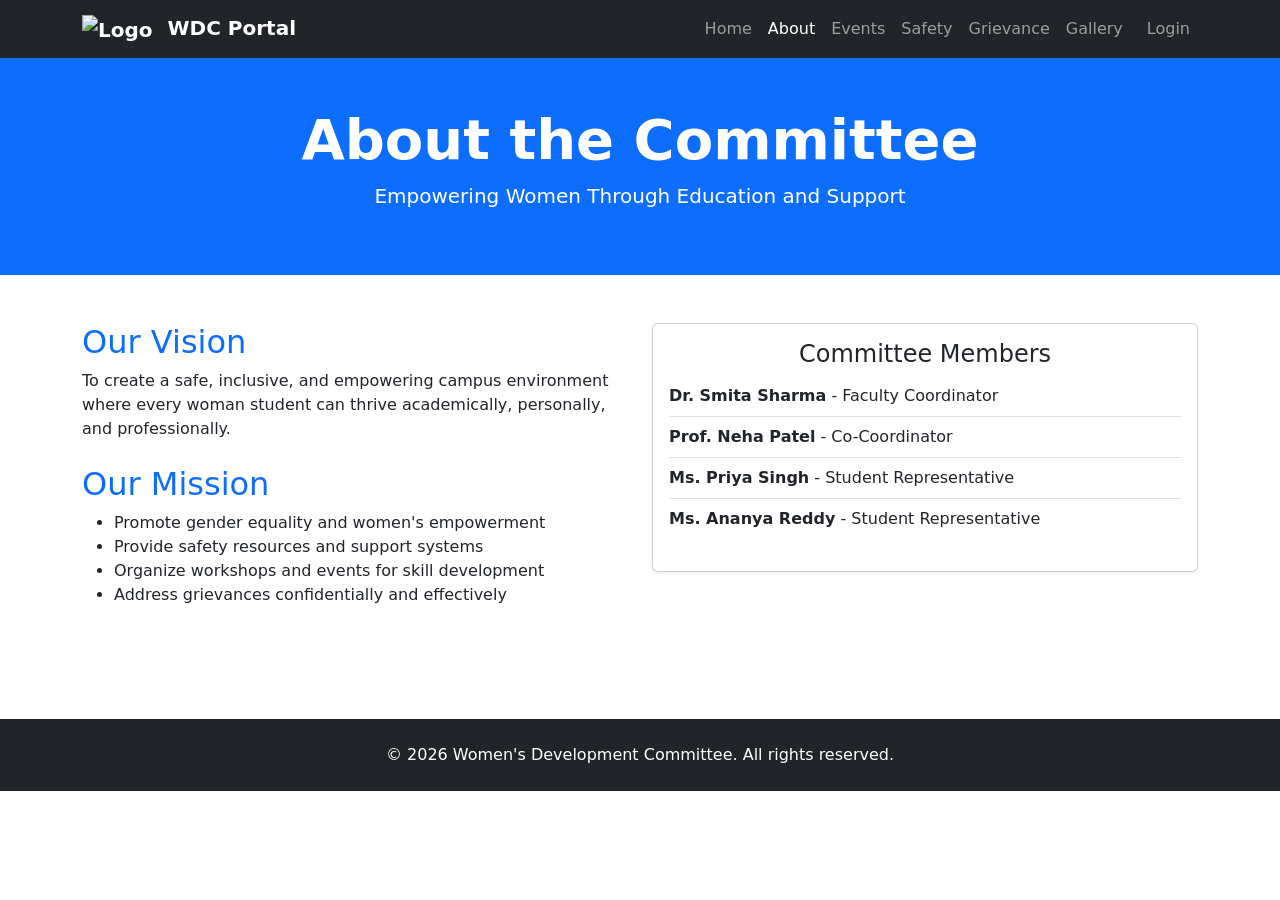
==== pages/about.html @ 4d5de592 "Initial commit" ====
<!DOCTYPE html>
<html lang="en">
<head>
    <meta charset="UTF-8">
    <meta name="viewport" content="width=device-width, initial-scale=1.0">
    <title>About - WDC Portal</title>
    <link href="https://cdn.jsdelivr.net/npm/bootstrap@5.3.0-alpha1/dist/css/bootstrap.min.css" rel="stylesheet">
    <link rel="stylesheet" href="https://cdnjs.cloudflare.com/ajax/libs/font-awesome/6.0.0-beta3/css/all.min.css">
    <link rel="stylesheet" href="../assets/css/style.css">
</head>
<body>

<!-- Navbar -->
<nav class="navbar navbar-expand-lg navbar-dark bg-dark sticky-top">
    <div class="container">
        <a class="navbar-brand fw-bold" href="../index.html">
            <img src="../assets/images/logo.png" alt="Logo" height="35" class="me-2">
            WDC Portal
        </a>
        <button class="navbar-toggler" type="button" data-bs-toggle="collapse" data-bs-target="#navbarNav">
            <span class="navbar-toggler-icon"></span>
        </button>
        <div class="collapse navbar-collapse" id="navbarNav">
            <ul class="navbar-nav ms-auto">
                <li class="nav-item"><a class="nav-link" href="../index.html">Home</a></li>
                <li class="nav-item"><a class="nav-link active" href="about.html">About</a></li>
                <li class="nav-item"><a class="nav-link" href="events.html">Events</a></li>
                <li class="nav-item"><a class="nav-link" href="safety.html">Safety</a></li>
                <li class="nav-item"><a class="nav-link" href="grievance.html">Grievance</a></li>
                <li class="nav-item"><a class="nav-link" href="gallery.html">Gallery</a></li>
                <li class="nav-item"><a class="nav-link btn btn-outline-light btn-sm ms-2" href="login.html">Login</a></li>
            </ul>
        </div>
    </div>
</nav>

<!-- Page Header -->
<section class="py-5 bg-primary text-white text-center">
    <div class="container">
        <h1 class="display-4 fw-bold">About the Committee</h1>
        <p class="lead">Empowering Women Through Education and Support</p>
    </div>
</section>

<!-- Content -->
<section class="py-5">
    <div class="container">
        <div class="row">
            <div class="col-lg-6">
                <h2 class="text-primary">Our Vision</h2>
                <p>To create a safe, inclusive, and empowering campus environment where every woman student can thrive academically, personally, and professionally.</p>
                
                <h2 class="text-primary mt-4">Our Mission</h2>
                <ul>
                    <li>Promote gender equality and women's empowerment</li>
                    <li>Provide safety resources and support systems</li>
                    <li>Organize workshops and events for skill development</li>
                    <li>Address grievances confidentially and effectively</li>
                </ul>
            </div>
            <div class="col-lg-6">
                <div class="card shadow-sm">
                    <div class="card-body">
                        <h4 class="card-title text-center">Committee Members</h4>
                        <ul class="list-unstyled">
                            <li class="py-2 border-bottom"><strong>Dr. Smita Sharma</strong> - Faculty Coordinator</li>
                            <li class="py-2 border-bottom"><strong>Prof. Neha Patel</strong> - Co-Coordinator</li>
                            <li class="py-2 border-bottom"><strong>Ms. Priya Singh</strong> - Student Representative</li>
                            <li class="py-2"><strong>Ms. Ananya Reddy</strong> - Student Representative</li>
                        </ul>
                    </div>
                </div>
            </div>
        </div>
    </div>
</section>

<!-- Footer -->
<footer class="bg-dark text-white text-center py-4 mt-5">
    <div class="container">
        <p class="mb-0">&copy; 2026 Women's Development Committee. All rights reserved.</p>
    </div>
</footer>

<script src="https://cdn.jsdelivr.net/npm/bootstrap@5.3.0-alpha1/dist/js/bootstrap.bundle.min.js"></script>
<script src="../assets/js/script.js"></script>
</body>
</html>
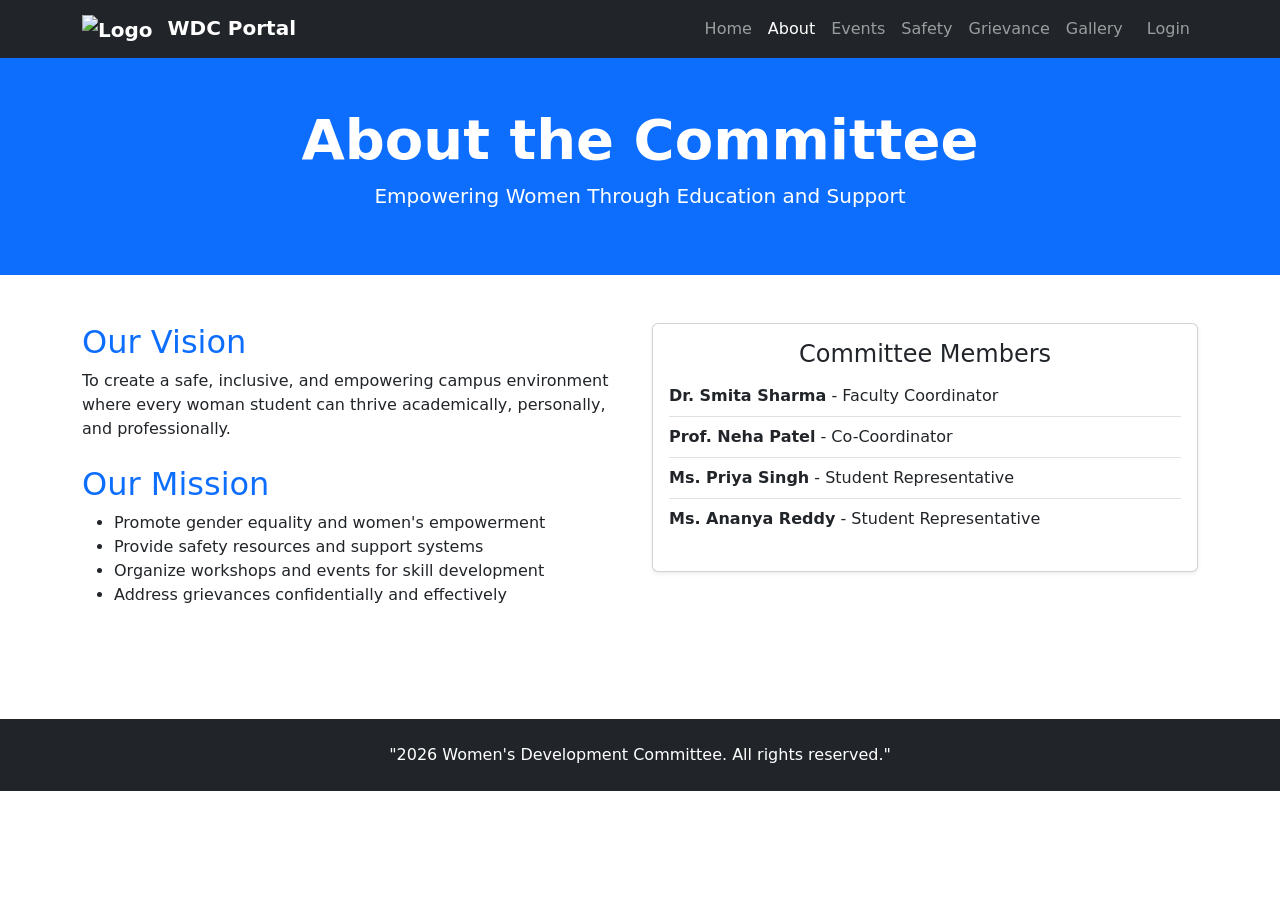
==== commit 7facd770: "Initial commit - WDC Portal website" ====
--- a/pages/about.html
+++ b/pages/about.html
@@ -10,7 +10,7 @@
 </head>
 <body>
 
-<!-- Navbar -->
+<!-- ========== NAVBAR ========== -->
 <nav class="navbar navbar-expand-lg navbar-dark bg-dark sticky-top">
     <div class="container">
         <a class="navbar-brand fw-bold" href="../index.html">
@@ -78,7 +78,7 @@
 <!-- Footer -->
 <footer class="bg-dark text-white text-center py-4 mt-5">
     <div class="container">
-        <p class="mb-0">&copy; 2026 Women's Development Committee. All rights reserved.</p>
+        <p class="mb-0">"2026 Women's Development Committee. All rights reserved."</p>
     </div>
 </footer>
 
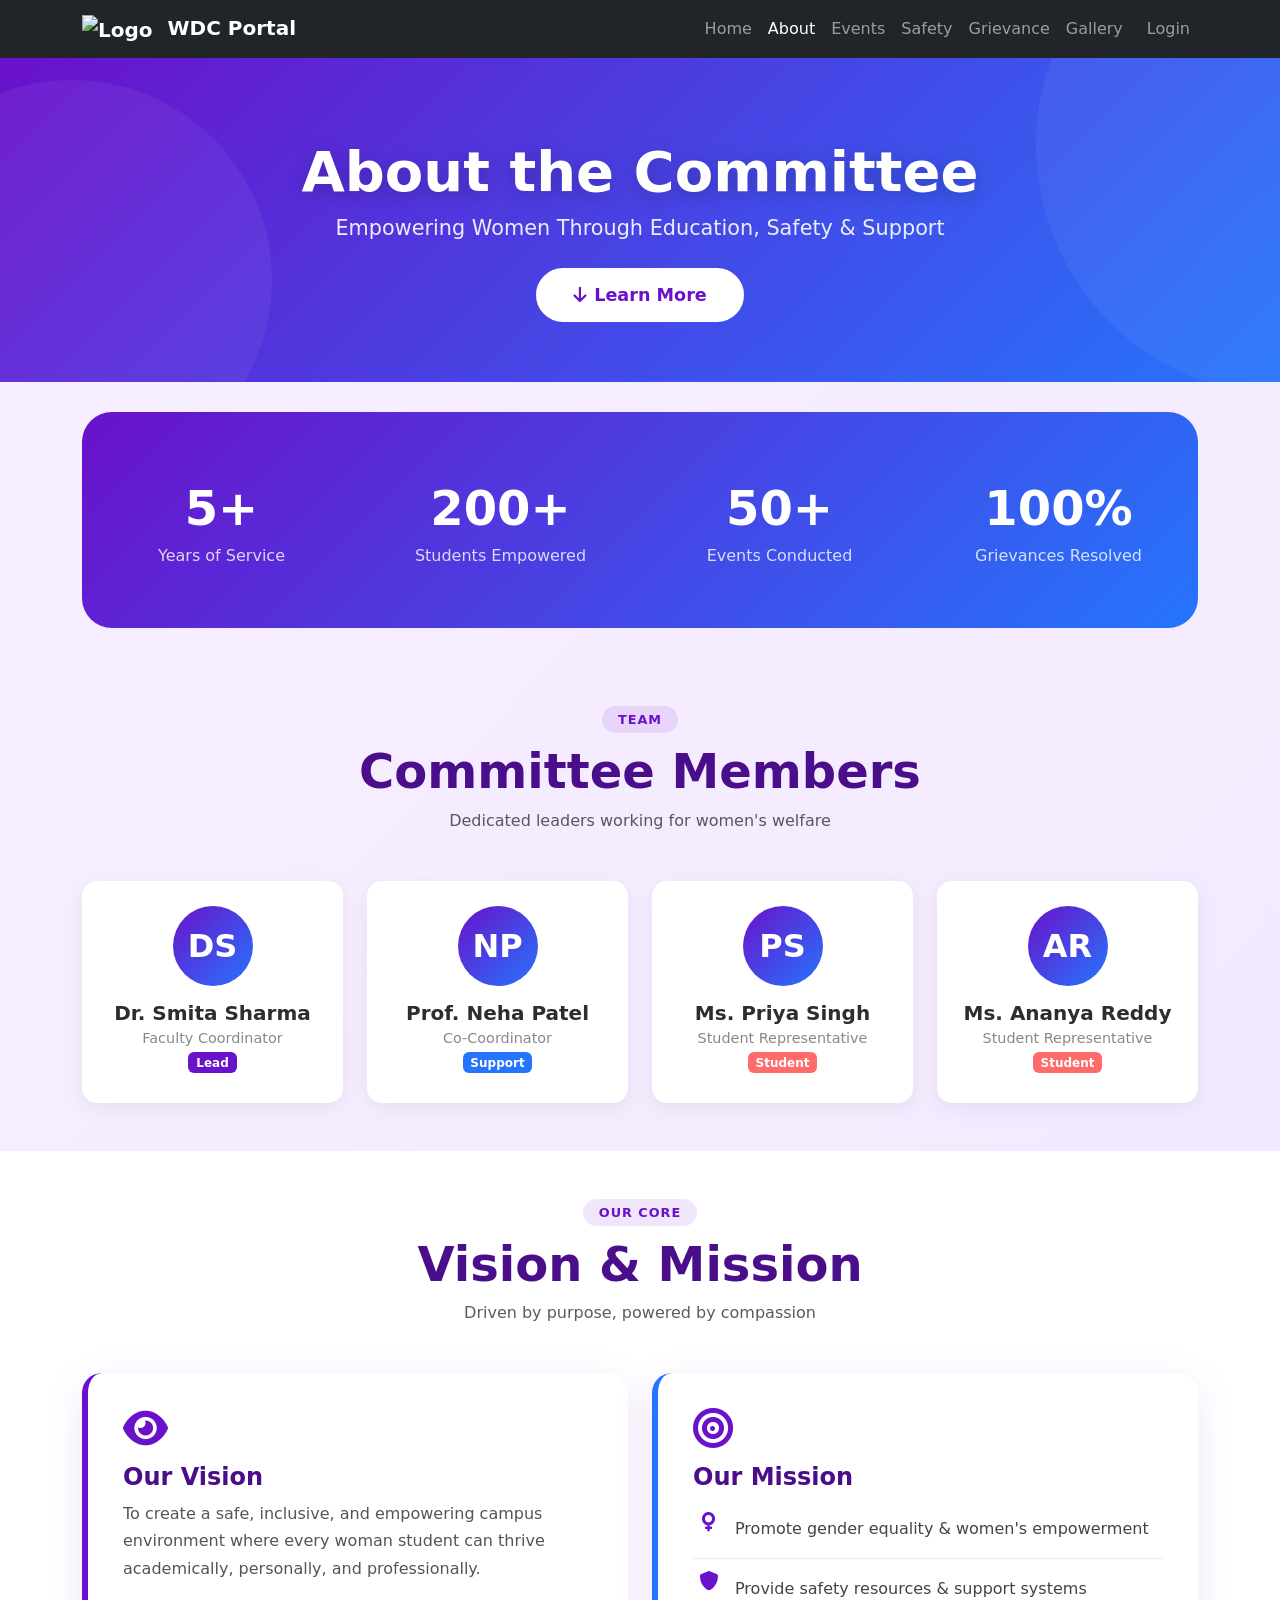
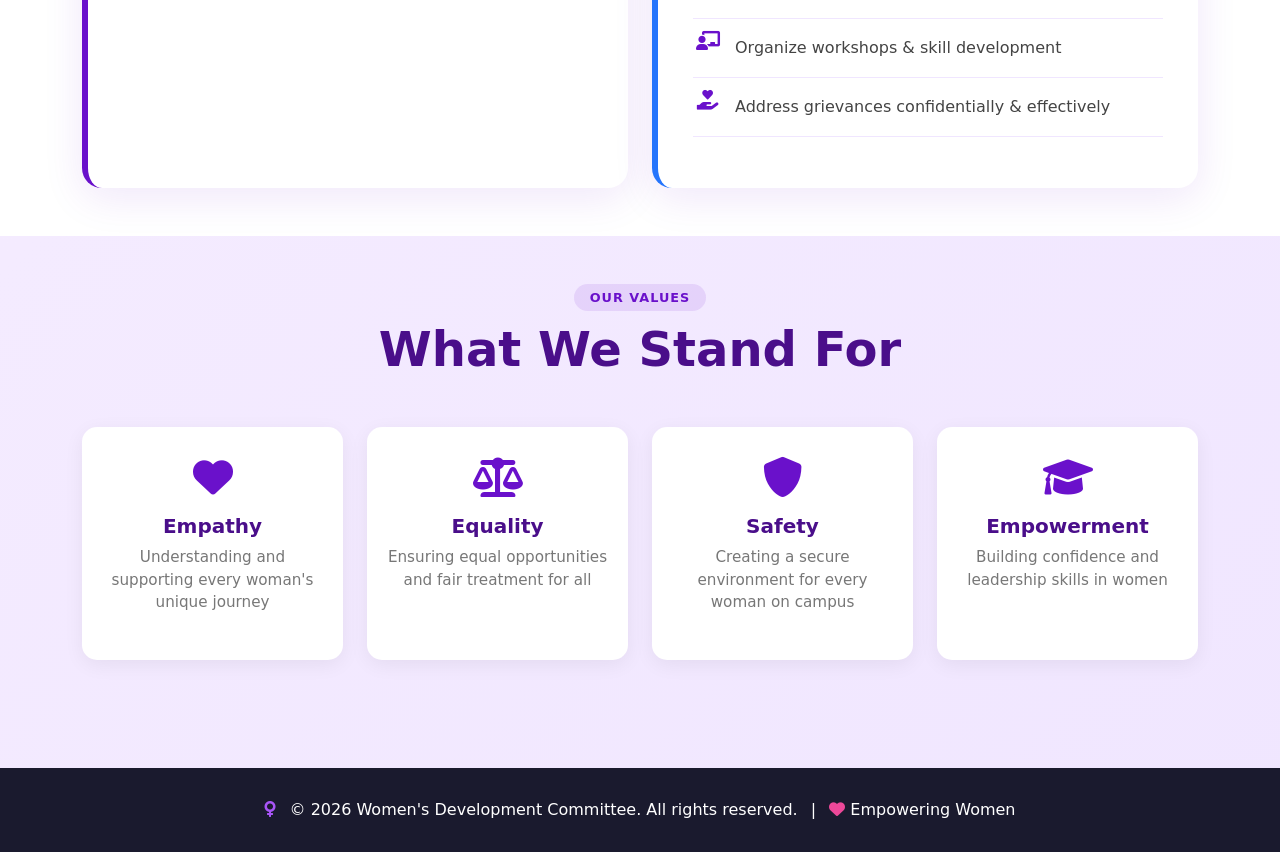
==== commit 3f318141: "updated about page" ====
--- a/pages/about.html
+++ b/pages/about.html
@@ -6,15 +6,252 @@
     <title>About - WDC Portal</title>
     <link href="https://cdn.jsdelivr.net/npm/bootstrap@5.3.0-alpha1/dist/css/bootstrap.min.css" rel="stylesheet">
     <link rel="stylesheet" href="https://cdnjs.cloudflare.com/ajax/libs/font-awesome/6.0.0-beta3/css/all.min.css">
-    <link rel="stylesheet" href="../assets/css/style.css">
+    <link rel="stylesheet" href="/assets/css/style.css">
+    
+    <style>
+        /* Custom styles for About page - Purple & Gold theme */
+        body {
+            background: linear-gradient(135deg, #f8f0ff 0%, #f0e6ff 100%);
+        }
+        
+        .about-header {
+            background: linear-gradient(135deg, #6a11cb 0%, #2575fc 100%);
+            padding: 80px 0 60px;
+            position: relative;
+            overflow: hidden;
+        }
+        
+        .about-header::before {
+            content: '';
+            position: absolute;
+            top: -50%;
+            right: -20%;
+            width: 500px;
+            height: 500px;
+            background: rgba(255, 255, 255, 0.05);
+            border-radius: 50%;
+        }
+        
+        .about-header::after {
+            content: '';
+            position: absolute;
+            bottom: -30%;
+            left: -10%;
+            width: 400px;
+            height: 400px;
+            background: rgba(255, 255, 255, 0.05);
+            border-radius: 50%;
+        }
+        
+        .about-title {
+            font-size: 3.5rem;
+            font-weight: 800;
+            text-shadow: 0 4px 20px rgba(0,0,0,0.2);
+            position: relative;
+            z-index: 1;
+        }
+        
+        .about-subtitle {
+            font-size: 1.3rem;
+            opacity: 0.9;
+            position: relative;
+            z-index: 1;
+        }
+        
+        .vision-card {
+            background: white;
+            border-radius: 20px;
+            padding: 35px;
+            box-shadow: 0 10px 40px rgba(106, 17, 203, 0.1);
+            border-left: 6px solid #6a11cb;
+            transition: transform 0.3s ease, box-shadow 0.3s ease;
+            height: 100%;
+        }
+        
+        .vision-card:hover {
+            transform: translateY(-5px);
+            box-shadow: 0 15px 50px rgba(106, 17, 203, 0.2);
+        }
+        
+        .vision-card i {
+            color: #6a11cb;
+            font-size: 2.5rem;
+            margin-bottom: 15px;
+        }
+        
+        .vision-card h4 {
+            color: #4a0e8a;
+            font-weight: 700;
+        }
+        
+        .vision-card p {
+            color: #555;
+            line-height: 1.7;
+        }
+        
+        .member-card {
+            background: white;
+            border-radius: 15px;
+            padding: 25px;
+            text-align: center;
+            box-shadow: 0 5px 20px rgba(0,0,0,0.06);
+            transition: transform 0.3s ease;
+            border-bottom: 4px solid transparent;
+        }
+        
+        .member-card:hover {
+            transform: translateY(-8px);
+            border-bottom-color: #6a11cb;
+        }
+        
+        .member-card .avatar {
+            width: 80px;
+            height: 80px;
+            background: linear-gradient(135deg, #6a11cb, #2575fc);
+            border-radius: 50%;
+            display: flex;
+            align-items: center;
+            justify-content: center;
+            margin: 0 auto 15px;
+            color: white;
+            font-size: 2rem;
+            font-weight: 700;
+        }
+        
+        .member-card h5 {
+            color: #2d2d2d;
+            font-weight: 700;
+            margin-bottom: 3px;
+        }
+        
+        .member-card p {
+            color: #888;
+            font-size: 0.9rem;
+            margin-bottom: 0;
+        }
+        
+        .stats-section {
+            background: linear-gradient(135deg, #6a11cb, #2575fc);
+            padding: 60px 0;
+            border-radius: 30px;
+            margin: 30px 0;
+        }
+        
+        .stat-item {
+            text-align: center;
+            color: white;
+        }
+        
+        .stat-item .number {
+            font-size: 3rem;
+            font-weight: 800;
+            display: block;
+        }
+        
+        .stat-item .label {
+            font-size: 1rem;
+            opacity: 0.8;
+        }
+        
+        .mission-list {
+            list-style: none;
+            padding: 0;
+        }
+        
+        .mission-list li {
+            padding: 12px 0;
+            border-bottom: 1px solid #f0e6ff;
+            display: flex;
+            align-items: center;
+            gap: 12px;
+            color: #444;
+        }
+        
+        .mission-list li i {
+            color: #6a11cb;
+            font-size: 1.2rem;
+            width: 30px;
+            text-align: center;
+        }
+        
+        .section-badge {
+            display: inline-block;
+            background: rgba(106, 17, 203, 0.1);
+            color: #6a11cb;
+            padding: 4px 16px;
+            border-radius: 20px;
+            font-size: 0.8rem;
+            font-weight: 600;
+            text-transform: uppercase;
+            letter-spacing: 1px;
+            margin-bottom: 10px;
+        }
+        
+        .footer-custom {
+            background: #1a1a2e;
+            padding: 30px 0;
+            margin-top: 60px;
+        }
+
+        .values-card {
+            background: white;
+            border-radius: 15px;
+            padding: 30px 20px;
+            text-align: center;
+            box-shadow: 0 5px 20px rgba(0,0,0,0.06);
+            transition: transform 0.3s ease;
+            height: 100%;
+        }
+        
+        .values-card:hover {
+            transform: translateY(-5px);
+        }
+        
+        .values-card i {
+            font-size: 2.5rem;
+            color: #6a11cb;
+        }
+        
+        .values-card h5 {
+            color: #4a0e8a;
+            font-weight: 700;
+            margin-top: 15px;
+        }
+        
+        .values-card p {
+            color: #777;
+            font-size: 0.95rem;
+        }
+
+        .btn-learn {
+            background: white;
+            color: #6a11cb;
+            padding: 12px 35px;
+            border-radius: 50px;
+            font-weight: 600;
+            font-size: 1.1rem;
+            text-decoration: none;
+            transition: all 0.3s ease;
+            display: inline-block;
+            border: 2px solid white;
+        }
+
+        .btn-learn:hover {
+            background: transparent;
+            color: white;
+            border-color: white;
+            transform: translateY(-2px);
+            box-shadow: 0 10px 30px rgba(0,0,0,0.2);
+        }
+    </style>
 </head>
 <body>
 
 <!-- ========== NAVBAR ========== -->
 <nav class="navbar navbar-expand-lg navbar-dark bg-dark sticky-top">
     <div class="container">
-        <a class="navbar-brand fw-bold" href="../index.html">
-            <img src="../assets/images/logo.png" alt="Logo" height="35" class="me-2">
+        <a class="navbar-brand fw-bold" href="/index.html">
+            <img src="/assets/images/logo.png" alt="Logo" height="35" class="me-2">
             WDC Portal
         </a>
         <button class="navbar-toggler" type="button" data-bs-toggle="collapse" data-bs-target="#navbarNav">
@@ -22,67 +259,196 @@
         </button>
         <div class="collapse navbar-collapse" id="navbarNav">
             <ul class="navbar-nav ms-auto">
-                <li class="nav-item"><a class="nav-link" href="../index.html">Home</a></li>
-                <li class="nav-item"><a class="nav-link active" href="about.html">About</a></li>
-                <li class="nav-item"><a class="nav-link" href="events.html">Events</a></li>
-                <li class="nav-item"><a class="nav-link" href="safety.html">Safety</a></li>
-                <li class="nav-item"><a class="nav-link" href="grievance.html">Grievance</a></li>
-                <li class="nav-item"><a class="nav-link" href="gallery.html">Gallery</a></li>
-                <li class="nav-item"><a class="nav-link btn btn-outline-light btn-sm ms-2" href="login.html">Login</a></li>
+                <li class="nav-item"><a class="nav-link" href="/index.html">Home</a></li>
+                <li class="nav-item"><a class="nav-link active" href="/pages/about.html">About</a></li>
+                <li class="nav-item"><a class="nav-link" href="/pages/events.html">Events</a></li>
+                <li class="nav-item"><a class="nav-link" href="/pages/safety.html">Safety</a></li>
+                <li class="nav-item"><a class="nav-link" href="/pages/grievance.html">Grievance</a></li>
+                <li class="nav-item"><a class="nav-link" href="/pages/gallery.html">Gallery</a></li>
+                <li class="nav-item"><a class="nav-link btn btn-outline-light btn-sm ms-2" href="/pages/login.html">Login</a></li>
             </ul>
         </div>
     </div>
 </nav>
 
-<!-- Page Header -->
-<section class="py-5 bg-primary text-white text-center">
+<!-- ========== HERO SECTION (NO "ABOUT US" BADGE) ========== -->
+<section class="about-header text-white text-center">
+    <div class="container position-relative">
+        <h1 class="about-title">About the Committee</h1>
+        <p class="about-subtitle">Empowering Women Through Education, Safety & Support</p>
+        <div class="mt-4">
+            <a href="#committee" class="btn-learn">
+                <i class="fas fa-arrow-down me-2"></i>Learn More
+            </a>
+        </div>
+    </div>
+</section>
+
+<!-- ========== STATS ========== -->
+<section class="container mt-4">
+    <div class="stats-section">
+        <div class="container">
+            <div class="row text-center">
+                <div class="col-3">
+                    <div class="stat-item">
+                        <span class="number">5+</span>
+                        <span class="label">Years of Service</span>
+                    </div>
+                </div>
+                <div class="col-3">
+                    <div class="stat-item">
+                        <span class="number">200+</span>
+                        <span class="label">Students Empowered</span>
+                    </div>
+                </div>
+                <div class="col-3">
+                    <div class="stat-item">
+                        <span class="number">50+</span>
+                        <span class="label">Events Conducted</span>
+                    </div>
+                </div>
+                <div class="col-3">
+                    <div class="stat-item">
+                        <span class="number">100%</span>
+                        <span class="label">Grievances Resolved</span>
+                    </div>
+                </div>
+            </div>
+        </div>
+    </div>
+</section>
+
+<!-- ========== COMMITTEE MEMBERS ========== -->
+<section id="committee" class="py-5">
     <div class="container">
-        <h1 class="display-4 fw-bold">About the Committee</h1>
-        <p class="lead">Empowering Women Through Education and Support</p>
+        <div class="text-center mb-5">
+            <span class="section-badge">Team</span>
+            <h2 class="display-5 fw-bold" style="color: #4a0e8a;">Committee Members</h2>
+            <p class="text-muted">Dedicated leaders working for women's welfare</p>
+        </div>
+        <div class="row g-4 justify-content-center">
+            <div class="col-md-3">
+                <div class="member-card">
+                    <div class="avatar">DS</div>
+                    <h5>Dr. Smita Sharma</h5>
+                    <p>Faculty Coordinator</p>
+                    <span class="badge" style="background: #6a11cb;">Lead</span>
+                </div>
+            </div>
+            <div class="col-md-3">
+                <div class="member-card">
+                    <div class="avatar">NP</div>
+                    <h5>Prof. Neha Patel</h5>
+                    <p>Co-Coordinator</p>
+                    <span class="badge" style="background: #2575fc;">Support</span>
+                </div>
+            </div>
+            <div class="col-md-3">
+                <div class="member-card">
+                    <div class="avatar">PS</div>
+                    <h5>Ms. Priya Singh</h5>
+                    <p>Student Representative</p>
+                    <span class="badge" style="background: #ff6b6b;">Student</span>
+                </div>
+            </div>
+            <div class="col-md-3">
+                <div class="member-card">
+                    <div class="avatar">AR</div>
+                    <h5>Ms. Ananya Reddy</h5>
+                    <p>Student Representative</p>
+                    <span class="badge" style="background: #ff6b6b;">Student</span>
+                </div>
+            </div>
+        </div>
     </div>
 </section>
 
-<!-- Content -->
+<!-- ========== VISION & MISSION ========== -->
+<section class="py-5" style="background: white;">
+    <div class="container">
+        <div class="text-center mb-5">
+            <span class="section-badge">Our Core</span>
+            <h2 class="display-5 fw-bold" style="color: #4a0e8a;">Vision & Mission</h2>
+            <p class="text-muted">Driven by purpose, powered by compassion</p>
+        </div>
+        
+        <div class="row g-4">
+            <div class="col-md-6">
+                <div class="vision-card">
+                    <i class="fas fa-eye"></i>
+                    <h4>Our Vision</h4>
+                    <p>To create a safe, inclusive, and empowering campus environment where every woman student can thrive academically, personally, and professionally.</p>
+                </div>
+            </div>
+            <div class="col-md-6">
+                <div class="vision-card" style="border-left-color: #2575fc;">
+                    <i class="fas fa-bullseye"></i>
+                    <h4>Our Mission</h4>
+                    <ul class="mission-list">
+                        <li><i class="fas fa-venus"></i> Promote gender equality & women's empowerment</li>
+                        <li><i class="fas fa-shield-alt"></i> Provide safety resources & support systems</li>
+                        <li><i class="fas fa-chalkboard-teacher"></i> Organize workshops & skill development</li>
+                        <li><i class="fas fa-hand-holding-heart"></i> Address grievances confidentially & effectively</li>
+                    </ul>
+                </div>
+            </div>
+        </div>
+    </div>
+</section>
+
+<!-- ========== VALUES ========== -->
 <section class="py-5">
     <div class="container">
-        <div class="row">
-            <div class="col-lg-6">
-                <h2 class="text-primary">Our Vision</h2>
-                <p>To create a safe, inclusive, and empowering campus environment where every woman student can thrive academically, personally, and professionally.</p>
-                
-                <h2 class="text-primary mt-4">Our Mission</h2>
-                <ul>
-                    <li>Promote gender equality and women's empowerment</li>
-                    <li>Provide safety resources and support systems</li>
-                    <li>Organize workshops and events for skill development</li>
-                    <li>Address grievances confidentially and effectively</li>
-                </ul>
-            </div>
-            <div class="col-lg-6">
-                <div class="card shadow-sm">
-                    <div class="card-body">
-                        <h4 class="card-title text-center">Committee Members</h4>
-                        <ul class="list-unstyled">
-                            <li class="py-2 border-bottom"><strong>Dr. Smita Sharma</strong> - Faculty Coordinator</li>
-                            <li class="py-2 border-bottom"><strong>Prof. Neha Patel</strong> - Co-Coordinator</li>
-                            <li class="py-2 border-bottom"><strong>Ms. Priya Singh</strong> - Student Representative</li>
-                            <li class="py-2"><strong>Ms. Ananya Reddy</strong> - Student Representative</li>
-                        </ul>
-                    </div>
+        <div class="text-center mb-5">
+            <span class="section-badge">Our Values</span>
+            <h2 class="display-5 fw-bold" style="color: #4a0e8a;">What We Stand For</h2>
+        </div>
+        <div class="row g-4">
+            <div class="col-md-3">
+                <div class="values-card">
+                    <i class="fas fa-heart"></i>
+                    <h5>Empathy</h5>
+                    <p>Understanding and supporting every woman's unique journey</p>
+                </div>
+            </div>
+            <div class="col-md-3">
+                <div class="values-card">
+                    <i class="fas fa-balance-scale"></i>
+                    <h5>Equality</h5>
+                    <p>Ensuring equal opportunities and fair treatment for all</p>
+                </div>
+            </div>
+            <div class="col-md-3">
+                <div class="values-card">
+                    <i class="fas fa-shield-alt"></i>
+                    <h5>Safety</h5>
+                    <p>Creating a secure environment for every woman on campus</p>
+                </div>
+            </div>
+            <div class="col-md-3">
+                <div class="values-card">
+                    <i class="fas fa-graduation-cap"></i>
+                    <h5>Empowerment</h5>
+                    <p>Building confidence and leadership skills in women</p>
                 </div>
             </div>
         </div>
     </div>
 </section>
 
-<!-- Footer -->
-<footer class="bg-dark text-white text-center py-4 mt-5">
+<!-- ========== FOOTER ========== -->
+<footer class="footer-custom text-white text-center">
     <div class="container">
-        <p class="mb-0">"2026 Women's Development Committee. All rights reserved."</p>
+        <p class="mb-0">
+            <i class="fas fa-venus me-2" style="color: #a855f7;"></i>
+            &copy; 2026 Women's Development Committee. All rights reserved.
+            <span class="mx-2">|</span>
+            <i class="fas fa-heart" style="color: #ec4899;"></i> Empowering Women
+        </p>
     </div>
 </footer>
 
 <script src="https://cdn.jsdelivr.net/npm/bootstrap@5.3.0-alpha1/dist/js/bootstrap.bundle.min.js"></script>
-<script src="../assets/js/script.js"></script>
+<script src="/assets/js/script.js"></script>
 </body>
 </html>
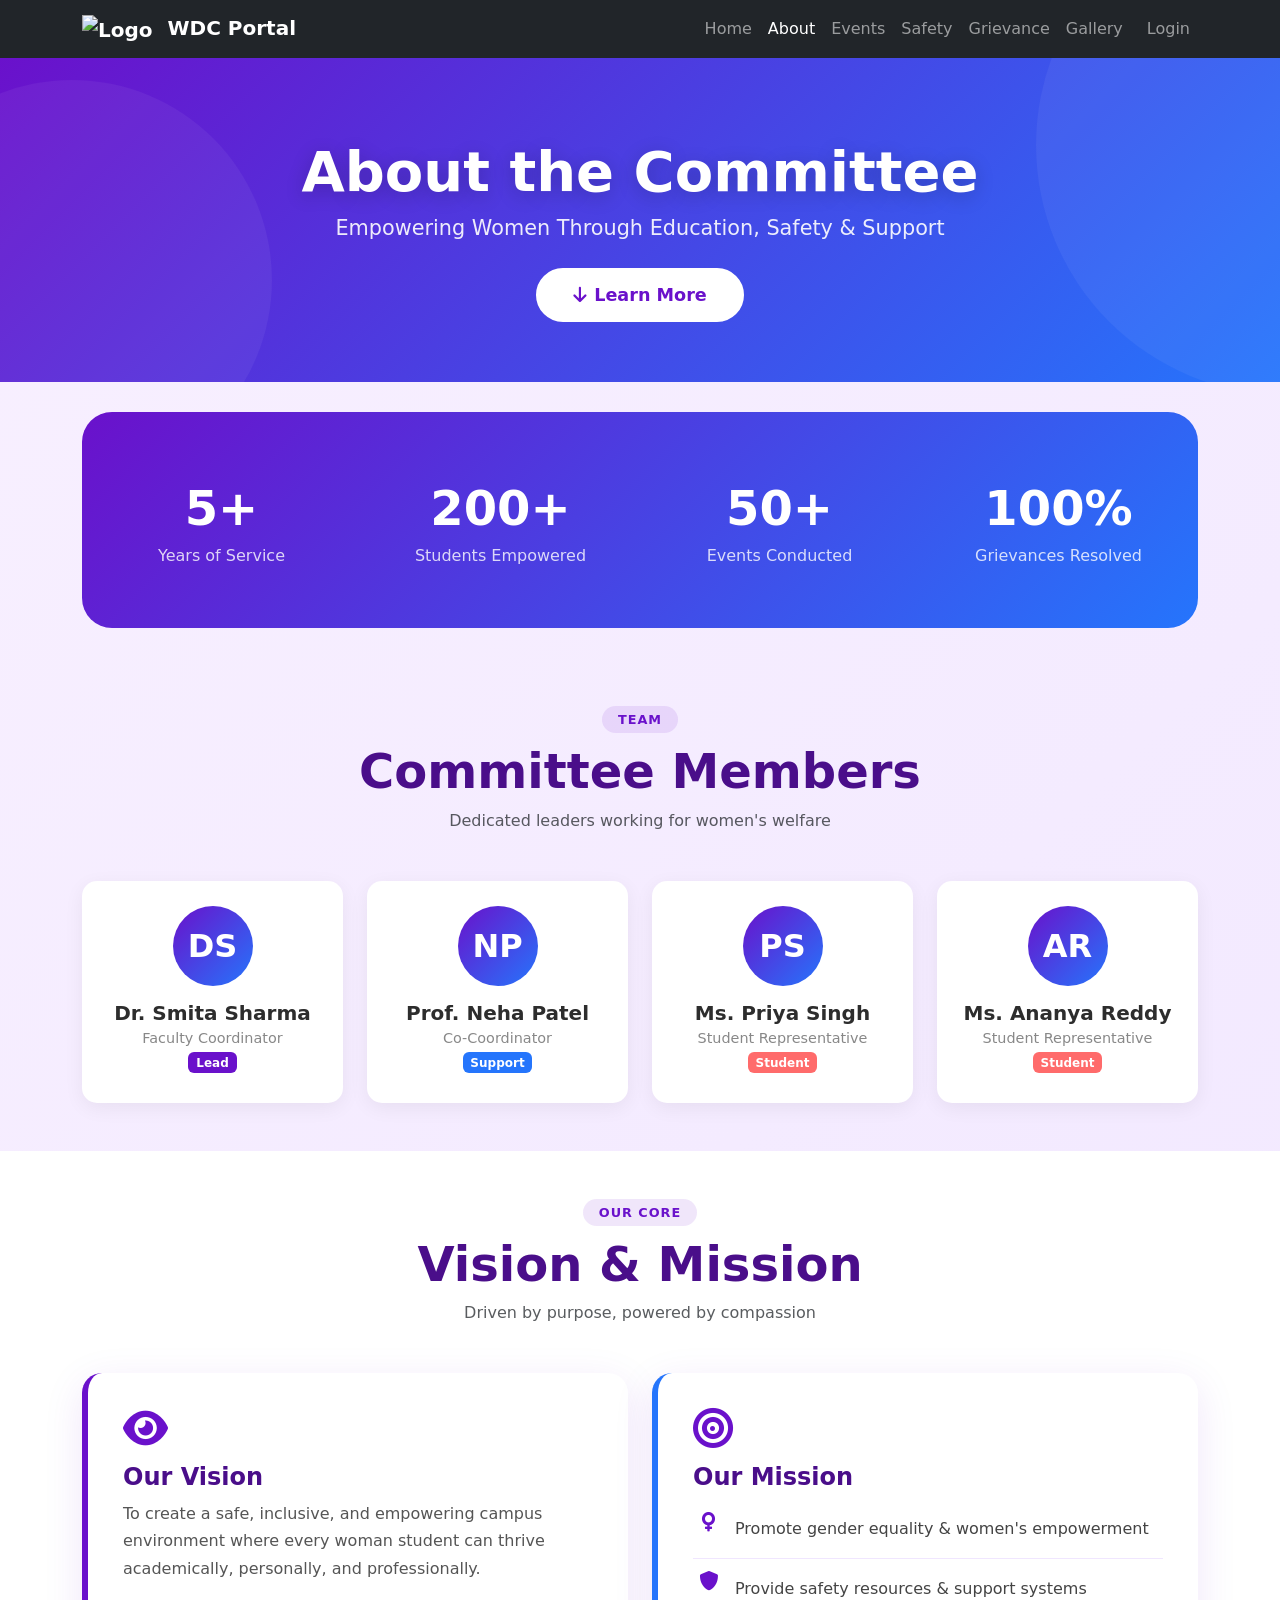
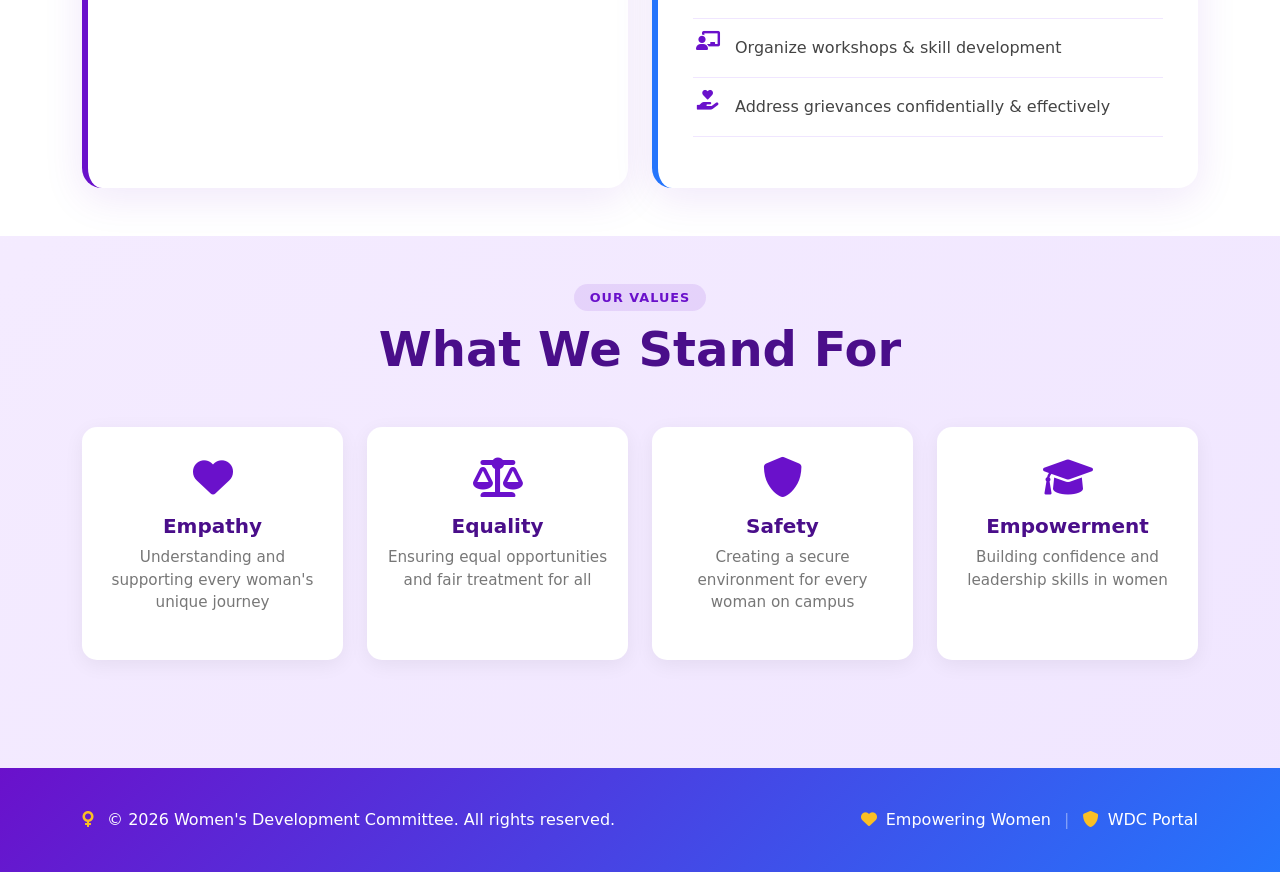
==== commit 785f3ebb: "updated about pages" ====
--- a/pages/about.html
+++ b/pages/about.html
@@ -187,10 +187,15 @@
             margin-bottom: 10px;
         }
         
-        .footer-custom {
-            background: #1a1a2e;
-            padding: 30px 0;
+        .footer-gradient {
+            background: linear-gradient(135deg, #6a11cb 0%, #2575fc 100%);
+            padding: 40px 0;
             margin-top: 60px;
+            color: white;
+        }
+
+        .footer-gradient .gold-icon {
+            color: #fbbf24;
         }
 
         .values-card {
@@ -271,7 +276,7 @@
     </div>
 </nav>
 
-<!-- ========== HERO SECTION (NO "ABOUT US" BADGE) ========== -->
+<!-- ========== HERO SECTION ========== -->
 <section class="about-header text-white text-center">
     <div class="container position-relative">
         <h1 class="about-title">About the Committee</h1>
@@ -436,15 +441,26 @@
     </div>
 </section>
 
-<!-- ========== FOOTER ========== -->
-<footer class="footer-custom text-white text-center">
+<!-- ========== FOOTER WITH GRADIENT ========== -->
+<footer class="footer-gradient">
     <div class="container">
-        <p class="mb-0">
-            <i class="fas fa-venus me-2" style="color: #a855f7;"></i>
-            &copy; 2026 Women's Development Committee. All rights reserved.
-            <span class="mx-2">|</span>
-            <i class="fas fa-heart" style="color: #ec4899;"></i> Empowering Women
-        </p>
+        <div class="row align-items-center">
+            <div class="col-md-6 text-center text-md-start">
+                <p class="mb-0">
+                    <i class="fas fa-venus me-2 gold-icon"></i>
+                    &copy; 2026 Women's Development Committee. All rights reserved.
+                </p>
+            </div>
+            <div class="col-md-6 text-center text-md-end">
+                <p class="mb-0">
+                    <i class="fas fa-heart me-1 gold-icon"></i> 
+                    Empowering Women
+                    <span class="mx-2" style="color: rgba(255,255,255,0.4);">|</span>
+                    <i class="fas fa-shield-alt me-1 gold-icon"></i> 
+                    WDC Portal
+                </p>
+            </div>
+        </div>
     </div>
 </footer>
 
